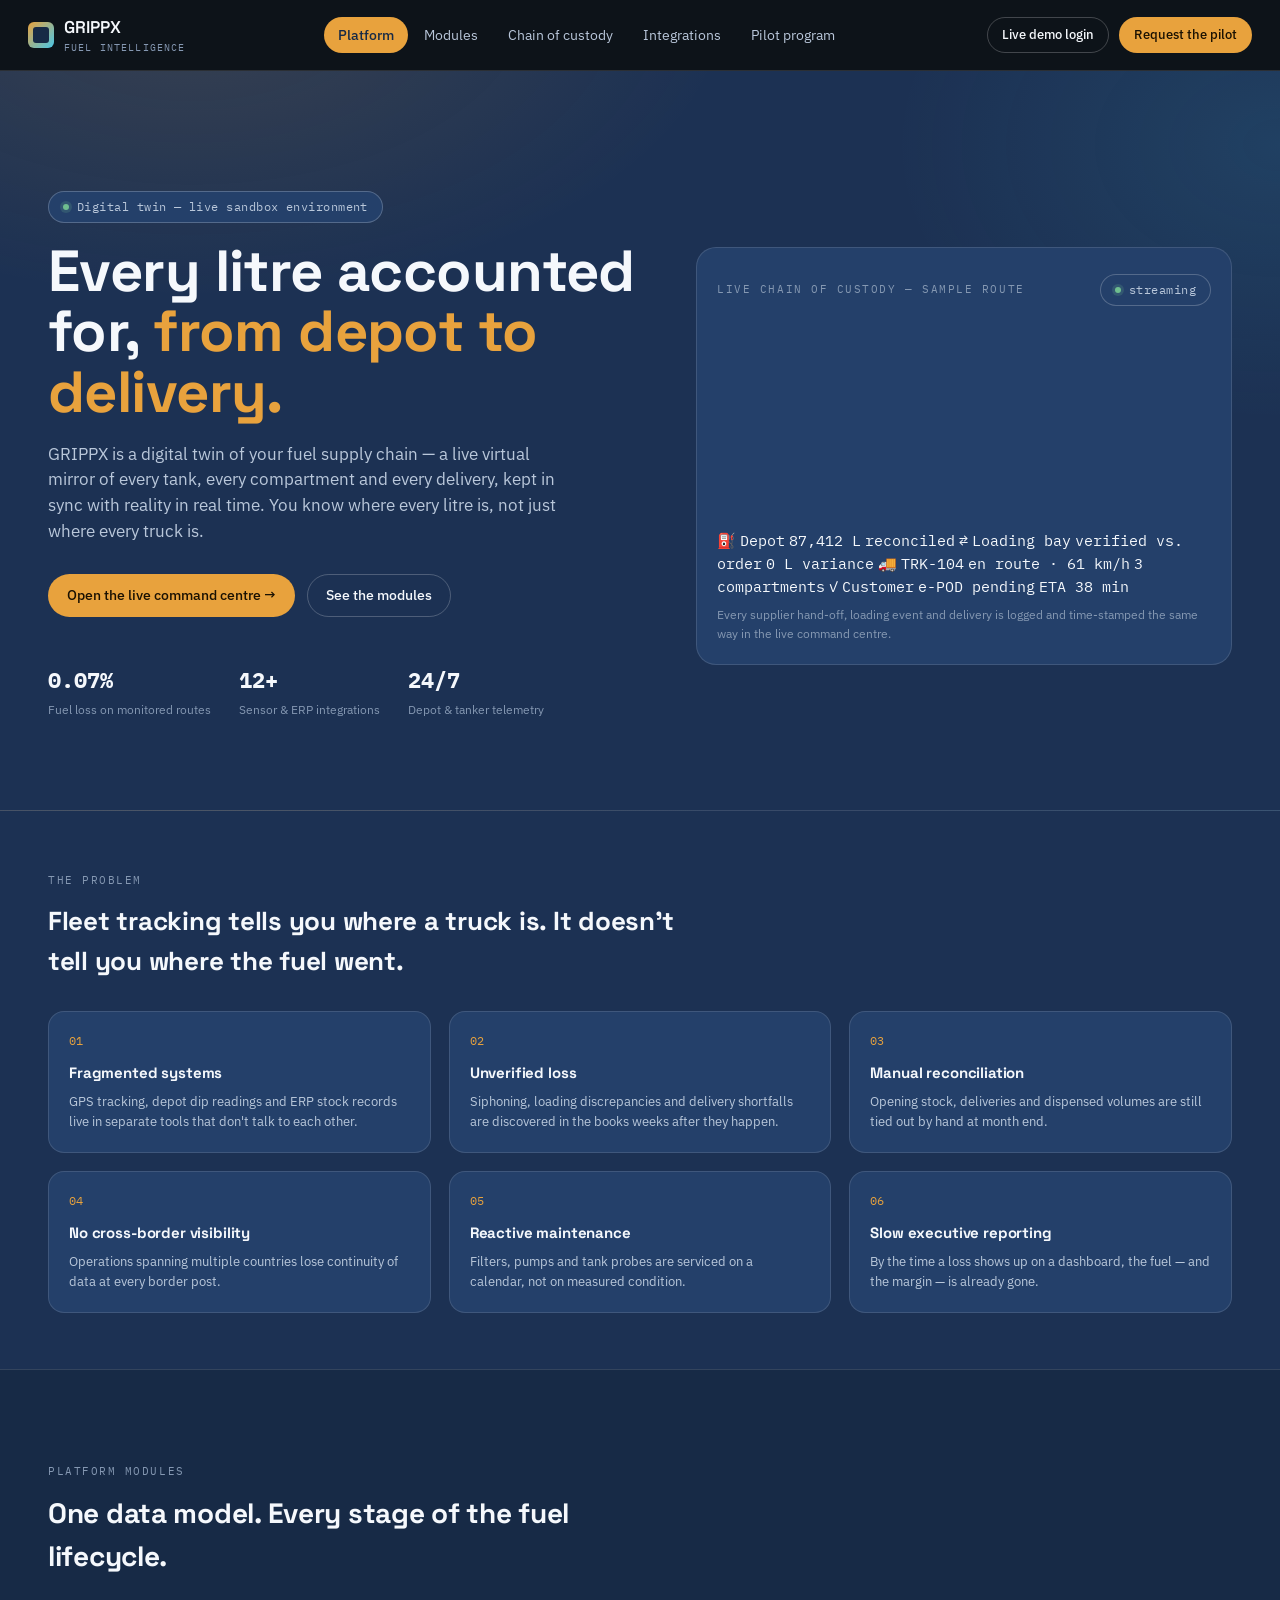
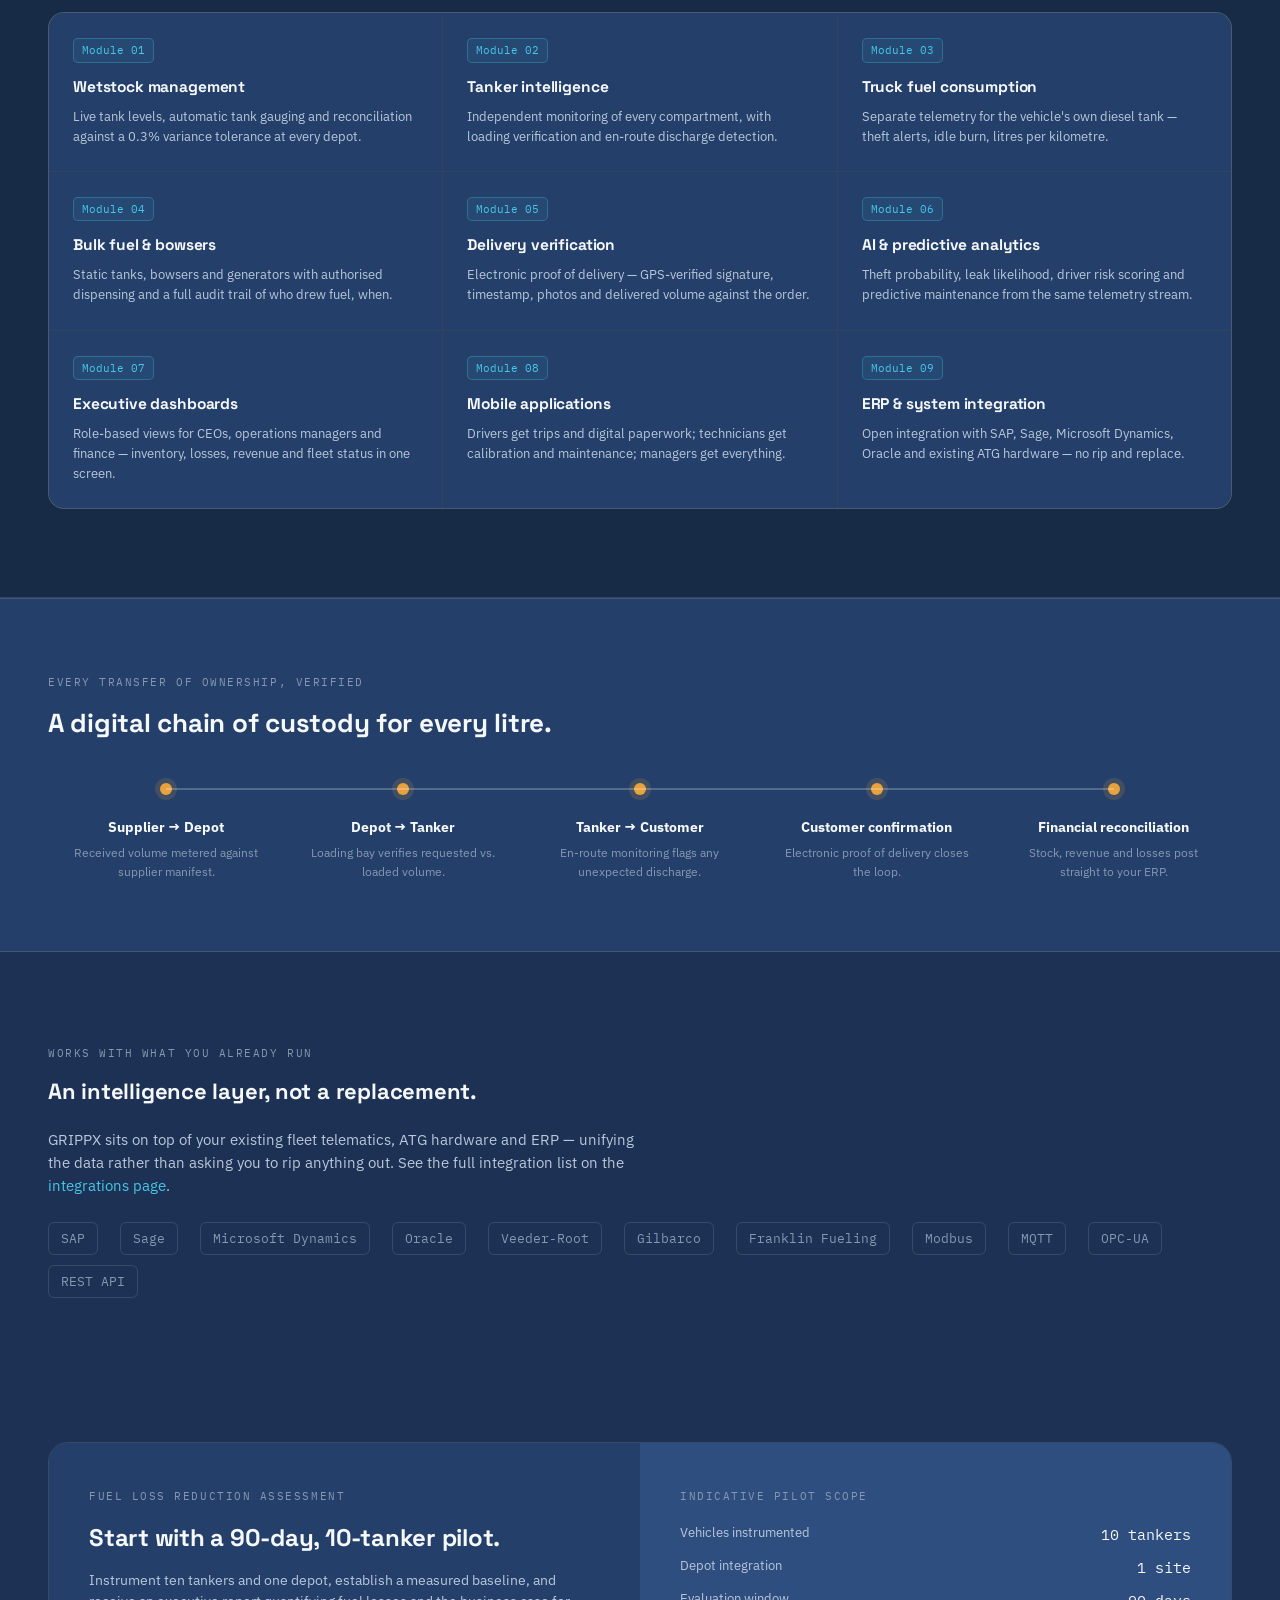
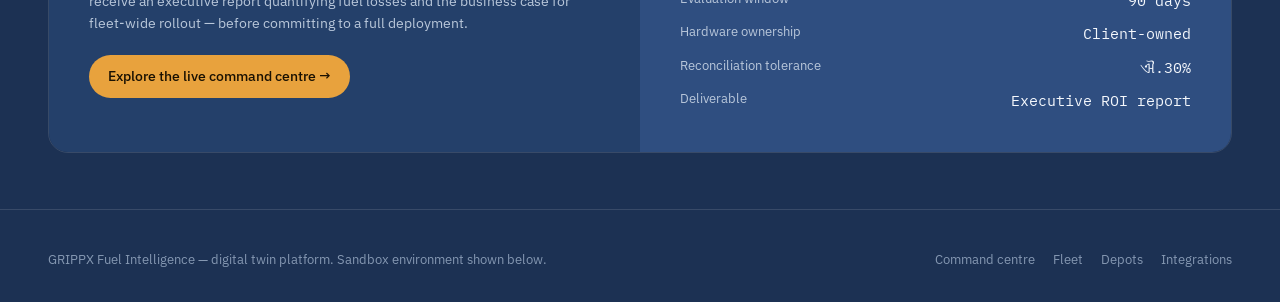
==== grippx-fuel-intelligence-demo/index.html @ c743eb38 "Add files via upload" ====
<!doctype html>
<html lang="en">
<head>
<meta charset="utf-8">
<meta name="viewport" content="width=device-width, initial-scale=1">
<title>GRIPPX Fuel Intelligence — The Digital Twin for Your Fuel Supply Chain</title>
<meta name="description" content="A live digital twin of your fuel supply chain — depot wetstock, tanker compartments and delivery verification, unified in real time.">
<link rel="stylesheet" href="css/styles.css">
<style>
  .hero{
    padding:120px 0 90px;
    background:
      radial-gradient(ellipse 900px 500px at 15% -10%, rgba(232,162,61,0.14), transparent 60%),
      radial-gradient(ellipse 700px 500px at 100% 10%, rgba(72,198,232,0.10), transparent 55%);
    border-bottom:1px solid var(--line);
  }
  .hero-grid{ display:grid; grid-template-columns:1.05fr 0.95fr; gap:56px; align-items:center; }
  @media (max-width:980px){ .hero-grid{ grid-template-columns:1fr; } .hero{ padding:80px 0 60px; } }
  .hero h1{ font-size:clamp(34px,4.6vw,58px); line-height:1.04; margin:18px 0 20px; }
  .hero h1 em{ font-style:normal; color:var(--amber); }
  .hero p.lead{ font-size:16.5px; color:var(--text-dim); max-width:520px; }
  .hero-actions{ display:flex; gap:12px; margin-top:30px; flex-wrap:wrap; }
  .hero-stats{ display:flex; gap:28px; margin-top:46px; flex-wrap:wrap; }
  .hero-stats div strong{ display:block; font-family:var(--font-mono); font-size:22px; color:var(--text); }
  .hero-stats div span{ font-size:11.5px; color:var(--text-faint); }

  /* signature flow diagram */
  .flow-card{ background:var(--panel); border:1px solid var(--line); border-radius:20px; padding:26px 20px 20px; }
  .flow-card .cap{ display:flex; justify-content:space-between; align-items:baseline; margin-bottom:14px; }
  .flow-node text{ font-family:var(--font-mono); }
  .flow-particle{ filter:drop-shadow(0 0 3px var(--amber)); }

  .logos-row{ display:flex; flex-wrap:wrap; gap:10px 22px; align-items:center; }
  .logos-row span{ font-family:var(--font-mono); font-size:12.5px; color:var(--text-faint); border:1px solid var(--line); padding:6px 12px; border-radius:6px; }

  .problem-grid{ display:grid; grid-template-columns:repeat(3,1fr); gap:18px; }
  @media (max-width:880px){ .problem-grid{ grid-template-columns:1fr 1fr; } }
  @media (max-width:600px){ .problem-grid{ grid-template-columns:1fr; } }
  .problem-card{ padding:20px; }
  .problem-card .num{ font-family:var(--font-mono); color:var(--amber); font-size:12px; }
  .problem-card h4{ font-size:15px; margin:10px 0 8px; }
  .problem-card p{ font-size:13px; color:var(--text-dim); }

  .module-list{ display:grid; grid-template-columns:repeat(3,1fr); gap:1px; background:var(--line); border:1px solid var(--line); border-radius:16px; overflow:hidden; }
  @media (max-width:880px){ .module-list{ grid-template-columns:1fr 1fr; } }
  @media (max-width:600px){ .module-list{ grid-template-columns:1fr; } }
  .module{ background:var(--panel); padding:24px; }
  .module .tagchip{ display:inline-block; font-family:var(--font-mono); font-size:10.5px; color:var(--cyan); border:1px solid rgba(72,198,232,0.3); background:rgba(72,198,232,0.07); padding:3px 8px; border-radius:5px; margin-bottom:12px; }
  .module h4{ font-size:15.5px; margin-bottom:8px; }
  .module p{ font-size:13px; color:var(--text-dim); }

  .custody-band{ padding:70px 0; background:var(--panel); border-top:1px solid var(--line); border-bottom:1px solid var(--line); }
  .custody-steps{ display:flex; align-items:stretch; gap:0; margin-top:40px; }
  .custody-step{ flex:1; position:relative; padding:0 18px; text-align:center; }
  .custody-step .dot{ width:12px; height:12px; border-radius:50%; background:var(--amber); margin:0 auto 14px; box-shadow:0 0 0 5px rgba(232,162,61,0.15); }
  .custody-step .line{ position:absolute; top:5px; left:-50%; width:100%; height:2px; background:var(--line-strong); z-index:0; }
  .custody-step:first-child .line{ display:none; }
  .custody-step h5{ font-size:13.5px; margin-bottom:6px; }
  .custody-step p{ font-size:12px; color:var(--text-faint); }
  @media (max-width:780px){ .custody-steps{ flex-direction:column; gap:24px; } .custody-step .line{ display:none; } }

  .cta-band{ padding:90px 0; text-align:center; }
  .cta-band h2{ font-size:clamp(26px,3.4vw,40px); max-width:680px; margin:0 auto 16px; }
  .cta-band p{ color:var(--text-dim); max-width:520px; margin:0 auto 28px; }

  .pilot-card{ display:grid; grid-template-columns:1fr 1fr; gap:0; border:1px solid var(--line); border-radius:20px; overflow:hidden; }
  @media (max-width:820px){ .pilot-card{ grid-template-columns:1fr; } }
  .pilot-copy{ padding:40px; background:var(--panel); }
  .pilot-figures{ padding:40px; background:var(--panel-2); }
  .pilot-figures dl{ display:grid; grid-template-columns:1fr auto; gap:10px 16px; margin:0; }
  .pilot-figures dt{ color:var(--text-dim); font-size:13px; }
  .pilot-figures dd{ margin:0; font-family:var(--font-mono); text-align:right; }
</style>
</head>
<body>

<header class="shell-header">
  <a href="index.html" class="brand"><span class="mark"></span><div>GRIPPX<br><small>FUEL INTELLIGENCE</small></div></a>
  <nav class="nav-links">
    <a href="index.html" data-nav="index.html">Platform</a>
    <a href="#modules">Modules</a>
    <a href="#custody">Chain of custody</a>
    <a href="integrations.html" data-nav="integrations.html">Integrations</a>
    <a href="#pilot">Pilot program</a>
  </nav>
  <div class="nav-cta">
    <button class="menu-toggle" aria-label="Menu">☰</button>
    <a href="dashboard.html" class="btn btn-ghost btn-sm">Live demo login</a>
    <a href="#pilot" class="btn btn-primary btn-sm">Request the pilot</a>
  </div>
</header>

<section class="hero">
  <div class="wrap hero-grid">
    <div>
      <span class="pill"><span class="dot live"></span> Digital twin — live sandbox environment</span>
      <h1>Every litre accounted for, <em>from depot to delivery.</em></h1>
      <p class="lead">GRIPPX is a digital twin of your fuel supply chain — a live virtual mirror of every tank, every compartment and every delivery, kept in sync with reality in real time. You know where every litre is, not just where every truck is.</p>
      <div class="hero-actions">
        <a href="dashboard.html" class="btn btn-primary">Open the live command centre →</a>
        <a href="#modules" class="btn btn-ghost">See the modules</a>
      </div>
      <div class="hero-stats">
        <div><strong>0.07%</strong><span>Fuel loss on monitored routes</span></div>
        <div><strong>12+</strong><span>Sensor &amp; ERP integrations</span></div>
        <div><strong>24/7</strong><span>Depot &amp; tanker telemetry</span></div>
      </div>
    </div>

    <div class="flow-card">
      <div class="cap">
        <span class="eyebrow">Live chain of custody — sample route</span>
        <span class="pill"><span class="dot live"></span> streaming</span>
      </div>
      <svg viewBox="0 0 520 220" width="100%" style="height:auto; display:block;"
        <line x1="60" y1="110" x2="460" y2="110" stroke="var(--line-strong)" stroke-width="2"/>
        <!-- flowing particles -->
        <circle r="3.4" fill="var(--amber)" class="flow-particle"><animateMotion dur="3.2s" repeatCount="indefinite" path="M60,110 L460,110"/></circle>
        <circle r="3.4" fill="var(--amber)" class="flow-particle" opacity="0.7"><animateMotion dur="3.2s" begin="1.05s" repeatCount="indefinite" path="M60,110 L460,110"/></circle>
        <circle r="3.4" fill="var(--amber)" class="flow-particle" opacity="0.45"><animateMotion dur="3.2s" begin="2.1s" repeatCount="indefinite" path="M60,110 L460,110"/></circle>

        <!-- nodes -->
        <g class="flow-node" transform="translate(60,110)">
          <circle r="16" fill="var(--ink)" stroke="var(--cyan)" stroke-width="1.6"/>
          <circle r="16" fill="none" stroke="var(--cyan)" stroke-width="1"><animate attributeName="r" values="16;26;16" dur="2.8s" repeatCount="indefinite"/><animate attributeName="opacity" values="0.5;0;0.5" dur="2.8s" repeatCount="indefinite"/></circle>
          <text x="0" y="4" text-anchor="middle" font-size="10" fill="var(--text)">⛽</text>
          <text x="0" y="-30" text-anchor="middle" font-size="11" fill="var(--text)">Depot</text>
          <text x="0" y="-16" text-anchor="middle" font-size="9" fill="var(--text-faint)">87,412 L</text>
          <text x="0" y="42" text-anchor="middle" font-size="9" fill="var(--sage)">reconciled</text>
        </g>
        <g class="flow-node" transform="translate(193,110)">
          <circle r="16" fill="var(--ink)" stroke="var(--amber)" stroke-width="1.6"/>
          <text x="0" y="4" text-anchor="middle" font-size="10" fill="var(--text)">⇄</text>
          <text x="0" y="-30" text-anchor="middle" font-size="11" fill="var(--text)">Loading bay</text>
          <text x="0" y="-16" text-anchor="middle" font-size="9" fill="var(--text-faint)">verified vs. order</text>
          <text x="0" y="42" text-anchor="middle" font-size="9" fill="var(--sage)">0 L variance</text>
        </g>
        <g class="flow-node" transform="translate(326,110)">
          <circle r="16" fill="var(--ink)" stroke="var(--amber)" stroke-width="1.6"/>
          <text x="0" y="4" text-anchor="middle" font-size="10" fill="var(--text)">🚚</text>
          <text x="0" y="-30" text-anchor="middle" font-size="11" fill="var(--text)">TRK-104</text>
          <text x="0" y="-16" text-anchor="middle" font-size="9" fill="var(--text-faint)">en route · 61 km/h</text>
          <text x="0" y="42" text-anchor="middle" font-size="9" fill="var(--cyan)">3 compartments</text>
        </g>
        <g class="flow-node" transform="translate(460,110)">
          <circle r="16" fill="var(--ink)" stroke="var(--sage)" stroke-width="1.6"/>
          <text x="0" y="4" text-anchor="middle" font-size="10" fill="var(--text)">✓</text>
          <text x="0" y="-30" text-anchor="middle" font-size="11" fill="var(--text)">Customer</text>
          <text x="0" y="-16" text-anchor="middle" font-size="9" fill="var(--text-faint)">e-POD pending</text>
          <text x="0" y="42" text-anchor="middle" font-size="9" fill="var(--text-faint)">ETA 38 min</text>
        </g>
      </svg>
      <div style="margin-top:8px; font-size:12px; color:var(--text-faint);">Every supplier hand-off, loading event and delivery is logged and time-stamped the same way in the live command centre.</div>
    </div>
  </div>
</section>

<section class="section-tight">
  <div class="wrap">
    <span class="eyebrow">The problem</span>
    <h2 style="font-size:26px; margin:10px 0 30px; max-width:640px;">Fleet tracking tells you where a truck is. It doesn't tell you where the fuel went.</h2>
    <div class="problem-grid">
      <div class="card problem-card"><div class="num">01</div><h4>Fragmented systems</h4><p>GPS tracking, depot dip readings and ERP stock records live in separate tools that don't talk to each other.</p></div>
      <div class="card problem-card"><div class="num">02</div><h4>Unverified loss</h4><p>Siphoning, loading discrepancies and delivery shortfalls are discovered in the books weeks after they happen.</p></div>
      <div class="card problem-card"><div class="num">03</div><h4>Manual reconciliation</h4><p>Opening stock, deliveries and dispensed volumes are still tied out by hand at month end.</p></div>
      <div class="card problem-card"><div class="num">04</div><h4>No cross-border visibility</h4><p>Operations spanning multiple countries lose continuity of data at every border post.</p></div>
      <div class="card problem-card"><div class="num">05</div><h4>Reactive maintenance</h4><p>Filters, pumps and tank probes are serviced on a calendar, not on measured condition.</p></div>
      <div class="card problem-card"><div class="num">06</div><h4>Slow executive reporting</h4><p>By the time a loss shows up on a dashboard, the fuel — and the margin — is already gone.</p></div>
    </div>
  </div>
</section>

<section class="section" id="modules" style="background:var(--ink); border-top:1px solid var(--line); border-bottom:1px solid var(--line);">
  <div class="wrap">
    <span class="eyebrow">Platform modules</span>
    <h2 style="font-size:28px; margin:10px 0 34px; max-width:640px;">One data model. Every stage of the fuel lifecycle.</h2>
    <div class="module-list">
      <div class="module"><span class="tagchip">Module 01</span><h4>Wetstock management</h4><p>Live tank levels, automatic tank gauging and reconciliation against a 0.3% variance tolerance at every depot.</p></div>
      <div class="module"><span class="tagchip">Module 02</span><h4>Tanker intelligence</h4><p>Independent monitoring of every compartment, with loading verification and en-route discharge detection.</p></div>
      <div class="module"><span class="tagchip">Module 03</span><h4>Truck fuel consumption</h4><p>Separate telemetry for the vehicle's own diesel tank — theft alerts, idle burn, litres per kilometre.</p></div>
      <div class="module"><span class="tagchip">Module 04</span><h4>Bulk fuel &amp; bowsers</h4><p>Static tanks, bowsers and generators with authorised dispensing and a full audit trail of who drew fuel, when.</p></div>
      <div class="module"><span class="tagchip">Module 05</span><h4>Delivery verification</h4><p>Electronic proof of delivery — GPS-verified signature, timestamp, photos and delivered volume against the order.</p></div>
      <div class="module"><span class="tagchip">Module 06</span><h4>AI &amp; predictive analytics</h4><p>Theft probability, leak likelihood, driver risk scoring and predictive maintenance from the same telemetry stream.</p></div>
      <div class="module"><span class="tagchip">Module 07</span><h4>Executive dashboards</h4><p>Role-based views for CEOs, operations managers and finance — inventory, losses, revenue and fleet status in one screen.</p></div>
      <div class="module"><span class="tagchip">Module 08</span><h4>Mobile applications</h4><p>Drivers get trips and digital paperwork; technicians get calibration and maintenance; managers get everything.</p></div>
      <div class="module"><span class="tagchip">Module 09</span><h4>ERP &amp; system integration</h4><p>Open integration with SAP, Sage, Microsoft Dynamics, Oracle and existing ATG hardware — no rip and replace.</p></div>
    </div>
  </div>
</section>

<section class="custody-band" id="custody">
  <div class="wrap">
    <span class="eyebrow">Every transfer of ownership, verified</span>
    <h2 style="font-size:26px; margin:10px 0 0; max-width:600px;">A digital chain of custody for every litre.</h2>
    <div class="custody-steps">
      <div class="custody-step"><div class="line"></div><div class="dot"></div><h5>Supplier → Depot</h5><p>Received volume metered against supplier manifest.</p></div>
      <div class="custody-step"><div class="line"></div><div class="dot"></div><h5>Depot → Tanker</h5><p>Loading bay verifies requested vs. loaded volume.</p></div>
      <div class="custody-step"><div class="line"></div><div class="dot"></div><h5>Tanker → Customer</h5><p>En-route monitoring flags any unexpected discharge.</p></div>
      <div class="custody-step"><div class="line"></div><div class="dot"></div><h5>Customer confirmation</h5><p>Electronic proof of delivery closes the loop.</p></div>
      <div class="custody-step"><div class="line"></div><div class="dot"></div><h5>Financial reconciliation</h5><p>Stock, revenue and losses post straight to your ERP.</p></div>
    </div>
  </div>
</section>

<section class="section">
  <div class="wrap">
    <span class="eyebrow">Works with what you already run</span>
    <h2 style="font-size:22px; margin:10px 0 20px;">An intelligence layer, not a replacement.</h2>
    <p style="color:var(--text-dim); max-width:600px; margin-bottom:24px;">GRIPPX sits on top of your existing fleet telematics, ATG hardware and ERP — unifying the data rather than asking you to rip anything out. See the full integration list on the <a href="integrations.html" style="color:var(--cyan);">integrations page</a>.</p>
    <div class="logos-row">
      <span>SAP</span><span>Sage</span><span>Microsoft Dynamics</span><span>Oracle</span>
      <span>Veeder-Root</span><span>Gilbarco</span><span>Franklin Fueling</span>
      <span>Modbus</span><span>MQTT</span><span>OPC-UA</span><span>REST API</span>
    </div>
  </div>
</section>

<section class="section-tight" id="pilot">
  <div class="wrap">
    <div class="pilot-card">
      <div class="pilot-copy">
        <span class="eyebrow">Fuel loss reduction assessment</span>
        <h3 style="font-size:24px; margin:12px 0 14px;">Start with a 90-day, 10-tanker pilot.</h3>
        <p style="color:var(--text-dim); font-size:14px; margin-bottom:20px;">Instrument ten tankers and one depot, establish a measured baseline, and receive an executive report quantifying fuel losses and the business case for fleet-wide rollout — before committing to a full deployment.</p>
        <a href="dashboard.html" class="btn btn-primary">Explore the live command centre →</a>
      </div>
      <div class="pilot-figures">
        <span class="eyebrow">Indicative pilot scope</span>
        <dl style="margin-top:16px;">
          <dt>Vehicles instrumented</dt><dd>10 tankers</dd>
          <dt>Depot integration</dt><dd>1 site</dd>
          <dt>Evaluation window</dt><dd>90 days</dd>
          <dt>Hardware ownership</dt><dd>Client-owned</dd>
          <dt>Reconciliation tolerance</dt><dd>ଐ.30%</dd>
          <dt>Deliverable</dt><dd>Executive ROI report</dd>
        </dl>
      </div>
    </div>
  </div>
</section>

<footer class="site-footer">
  <div class="wrap">
    <span>GRIPPX Fuel Intelligence — digital twin platform. Sandbox environment shown below.</span>
    <nav>
      <a href="dashboard.html">Command centre</a>
      <a href="fleet.html">Fleet</a>
      <a href="depot.html">Depots</a>
      <a href="integrations.html">Integrations</a>
    </nav>
  </div>
</footer>

<script src="js/data.js"></script>
<script src="js/app.js"></script>
</body>
</html>
---- grippx-fuel-intelligence-demo/css/styles.css ----
/* =================================================================
   GRIPPX FUEL INTELLIGENCE — design system
   Standalone visual identity (independent of grippx.co retail brand)

   Direction: an instrumentation console for liquid fuel. The palette
   comes from the physical world being measured — graphite chassis,
   diesel-amber readouts, gauge-glass cyan — rather than a generic
   SaaS gradient. Numbers are set in mono because they are
   measurements, not decoration.
   ================================================================= */

@import url('https://fonts.googleapis.com/css2?family=Space+Grotesk:wght@400;500;600;700&family=IBM+Plex+Sans:wght@400;500;600&family=IBM+Plex+Mono:wght@400;500;600&display=swap');

:root{
  /* -- surfaces: mid-tone blueprint navy --
     Lighter than a typical "dark mode" black so it reads as an
     engineering blueprint / schematic surface rather than an OLED
     app shell — while still being a "dark UI" for the console. */
  --ink:        #172A46;
  --ink-2:      #1C3153;
  --panel:      #24406A;
  --panel-2:    #2F4E80;
  --panel-3:    #3B5D92;
  --line:       rgba(255,255,255,0.12);
  --line-strong:rgba(255,255,255,0.22);

  /* -- text -- */
  --text:       #F5F8FC;
  --text-dim:   #B9C7DA;
  --text-faint: #8598B2;

  /* -- signal colors (measured, not decorative) -- */
  --amber:      #E8A23D;   /* diesel / primary readout — the one warm note */
  --amber-dim:  #8A6528;
  --cyan:       #48C6E8;   /* telemetry / the "twin" glow */
  --cyan-dim:   #2C6E7C;
  --sage:       #6FBE8F;   /* nominal / ok */
  --red:        #E5555B;   /* critical alarm */
  --red-dim:    #4A2225;
  --violet:     #9C8CF0;   /* AI / predictive */

  --radius-sm: 6px;
  --radius: 10px;
  --radius-lg: 16px;

  --font-display: 'Space Grotesk', sans-serif;
  --font-body: 'IBM Plex Sans', sans-serif;
  --font-mono: 'IBM Plex Mono', monospace;
}

*,*::before,*::after{ box-sizing:border-box; }
html{ scroll-behavior:smooth; }
body{
  margin:0;
  background:var(--ink-2);
  color:var(--text);
  font-family:var(--font-body);
  font-size:15px;
  line-height:1.55;
  -webkit-font-smoothing:antialiased;
}
img{ max-width:100%; display:block; }
a{ color:inherit; text-decoration:none; }
h1,h2,h3,h4{ font-family:var(--font-display); margin:0; letter-spacing:-0.01em; }
p{ margin:0; }
button{ font-family:inherit; }
::selection{ background:var(--amber); color:var(--ink); }

@media (prefers-reduced-motion: reduce){
  *{ animation-duration:0.001ms !important; animation-iteration-count:1 !important; transition-duration:0.001ms !important; }
}

/* focus visibility */
a:focus-visible, button:focus-visible, [tabindex]:focus-visible{
  outline:2px solid var(--cyan);
  outline-offset:2px;
}

.mono{ font-family:var(--font-mono); }
.eyebrow{
  font-family:var(--font-mono);
  font-size:11px;
  letter-spacing:0.14em;
  text-transform:uppercase;
  color:var(--text-faint);
}

/* -------------------- shell / nav -------------------- */
.shell-header{
  position:sticky; top:0; z-index:50;
  display:flex; align-items:center; justify-content:space-between;
  gap:24px;
  padding:14px 28px;
  background:rgba(12,15,18,0.88);
  backdrop-filter:blur(10px);
  border-bottom:1px solid var(--line);
}
.brand{
  display:flex; align-items:center; gap:10px;
  font-family:var(--font-display); font-weight:600; font-size:17px;
  color:var(--text);
}
.brand .mark{
  width:26px; height:26px; border-radius:6px;
  background:linear-gradient(135deg, var(--amber), var(--cyan));
  position:relative; flex:none;
}
.brand .mark::after{
  content:''; position:absolute; inset:5px;
  border-radius:3px; background:var(--ink);
}
.brand small{
  display:block; font-family:var(--font-mono); font-weight:400;
  font-size:9.5px; letter-spacing:0.12em; color:var(--text-faint); margin-top:1px;
}

.nav-links{ display:flex; align-items:center; gap:2px; }
.nav-links a{
  padding:8px 14px; border-radius:999px; font-size:13.5px; color:var(--text-dim);
  transition:color .15s, background .15s;
}
.nav-links a:hover{ color:var(--text); background:var(--panel); }
.nav-links a.active{ color:var(--ink); background:var(--amber); font-weight:500; }

.nav-cta{
  display:flex; align-items:center; gap:10px;
}
.btn{
  display:inline-flex; align-items:center; gap:8px;
  padding:10px 18px; border-radius:999px;
  font-size:13.5px; font-weight:500; border:1px solid transparent;
  cursor:pointer; transition:transform .15s, filter .15s, background .15s;
  white-space:nowrap;
}
.btn:hover{ filter:brightness(1.08); }
.btn:active{ transform:scale(0.98); }
.btn-primary{ background:var(--amber); color:#1A1102; }
.btn-ghost{ background:transparent; border-color:var(--line-strong); color:var(--text); }
.btn-ghost:hover{ background:var(--panel); }
.btn-sm{ padding:7px 14px; font-size:12.5px; }

.menu-toggle{ display:none; background:none; border:1px solid var(--line-strong); color:var(--text); border-radius:8px; padding:8px 10px; }

@media (max-width: 880px){
  .nav-links{ display:none; }
  .menu-toggle{ display:inline-flex; }
}

/* -------------------- generic layout -------------------- */
.wrap{ max-width:1240px; margin:0 auto; padding:0 28px; }
.section{ padding:88px 0; }
.section-tight{ padding:56px 0; }
.grid{ display:grid; gap:20px; }

.pill{
  display:inline-flex; align-items:center; gap:8px;
  padding:6px 14px; border-radius:999px;
  border:1px solid var(--line-strong);
  font-family:var(--font-mono); font-size:11.5px; letter-spacing:0.04em;
  color:var(--text-dim); background:var(--panel);
}
.pill .dot{ width:6px; height:6px; border-radius:50%; background:var(--sage); box-shadow:0 0 0 3px rgba(111,190,143,0.18); }
.pill .dot.live{ animation:pulse-dot 2s infinite; }
@keyframes pulse-dot{ 0%,100%{ opacity:1 } 50%{ opacity:.35 } }

.card{
  background:var(--panel);
  border:1px solid var(--line);
  border-radius:var(--radius-lg);
  padding:22px;
}

footer.site-footer{
  border-top:1px solid var(--line);
  padding:40px 0 32px;
  color:var(--text-faint); font-size:13px;
}
footer.site-footer .wrap{ display:flex; justify-content:space-between; align-items:center; gap:16px; flex-wrap:wrap; }
footer.site-footer nav{ display:flex; gap:18px; flex-wrap:wrap; }
footer.site-footer a:hover{ color:var(--text-dim); }

/* -------------------- app shell (dashboard pages) -------------------- */
.app-body{ background:var(--ink-2); min-height:100vh; }
.app-frame{ display:flex; min-height:100vh; }

.app-sidebar{
  width:220px; flex:none;
  background:var(--ink);
  border-right:1px solid var(--line);
  padding:18px 12px;
  position:sticky; top:0; height:100vh;
  display:flex; flex-direction:column; gap:4px;
}
.app-sidebar .brand{ padding:6px 10px 18px; }
.side-link{
  display:flex; align-items:center; gap:10px;
  padding:9px 12px; border-radius:8px; font-size:13.5px;
  color:var(--text-dim);
}
.side-link svg{ width:16px; height:16px; flex:none; opacity:.8; }
.side-link:hover{ background:var(--panel); color:var(--text); }
.side-link.active{ background:var(--panel-2); color:var(--amber); border:1px solid var(--line); }
.side-group-label{
  font-family:var(--font-mono); font-size:10px; letter-spacing:0.12em; text-transform:uppercase;
  color:var(--text-faint); padding:16px 12px 6px;
}
.sidebar-foot{
  margin-top:auto; padding:12px; border-top:1px solid var(--line);
  font-size:12px; color:var(--text-faint); font-family:var(--font-mono);
}

.app-main{ flex:1; min-width:0; }
.topbar{
  display:flex; align-items:center; justify-content:space-between; gap:16px;
  padding:16px 26px; border-bottom:1px solid var(--line);
  background:rgba(16,20,26,0.9); backdrop-filter:blur(8px);
  position:sticky; top:0; z-index:20;
}
.topbar h1{ font-size:19px; }
.topbar .sub{ color:var(--text-faint); font-size:12.5px; font-family:var(--font-mono); margin-top:2px; }
.topbar-right{ display:flex; align-items:center; gap:14px; }
.clock{ font-family:var(--font-mono); font-size:12.5px; color:var(--text-dim); }

.app-content{ padding:24px 26px 60px; }

/* KPI strip */
.kpi-grid{ display:grid; grid-template-columns:repeat(auto-fit,minmax(180px,1fr)); gap:14px; }
.kpi{
  background:var(--panel); border:1px solid var(--line); border-radius:var(--radius);
  padding:16px 18px;
}
.kpi .eyebrow{ margin-bottom:8px; }
.kpi .val{ font-family:var(--font-mono); font-size:26px; font-weight:600; letter-spacing:-0.01em; }
.kpi .val .unit{ font-size:13px; color:var(--text-faint); font-weight:400; margin-left:4px; }
.kpi .delta{ font-size:12px; margin-top:6px; display:flex; align-items:center; gap:5px; }
.kpi .delta.up{ color:var(--sage); }
.kpi .delta.down{ color:var(--red); }
.kpi .delta.flat{ color:var(--text-faint); }

.panel-title{ display:flex; align-items:center; justify-content:space-between; margin-bottom:16px; gap:10px; flex-wrap:wrap; }
.panel-title h3{ font-size:15px; }
.panel-title .eyebrow{ margin-top:3px; }

.tag{
  font-family:var(--font-mono); font-size:10.5px; letter-spacing:0.04em;
  padding:3px 8px; border-radius:5px; border:1px solid var(--line-strong);
  color:var(--text-dim);
}
.tag.ok{ color:var(--sage); border-color:rgba(111,190,143,0.35); background:rgba(111,190,143,0.08); }
.tag.warn{ color:var(--amber); border-color:rgba(232,162,61,0.35); background:rgba(232,162,61,0.08); }
.tag.crit{ color:var(--red); border-color:rgba(229,85,91,0.4); background:rgba(229,85,91,0.1); }
.tag.info{ color:var(--cyan); border-color:rgba(72,198,232,0.35); background:rgba(72,198,232,0.08); }

/* scrollbars in panels */
.scroll-panel{ max-height:420px; overflow-y:auto; }
.scroll-panel::-webkit-scrollbar{ width:8px; }
.scroll-panel::-webkit-scrollbar-thumb{ background:var(--panel-3); border-radius:8px; }

/* alerts list */
.alert-row{
  display:flex; gap:12px; align-items:flex-start;
  padding:12px 0; border-bottom:1px solid var(--line);
}
.alert-row:last-child{ border-bottom:none; }
.alert-icon{
  width:30px; height:30px; border-radius:8px; flex:none;
  display:flex; align-items:center; justify-content:center;
  font-family:var(--font-mono); font-size:13px;
}
.alert-icon.crit{ background:rgba(229,85,91,0.14); color:var(--red); }
.alert-icon.warn{ background:rgba(232,162,61,0.14); color:var(--amber); }
.alert-icon.info{ background:rgba(72,198,232,0.14); color:var(--cyan); }
.alert-row .body{ flex:1; min-width:0; }
.alert-row .head{ display:flex; justify-content:space-between; gap:10px; align-items:baseline; }
.alert-row .head strong{ font-size:13.5px; font-weight:500; }
.alert-row .time{ font-family:var(--font-mono); font-size:11px; color:var(--text-faint); white-space:nowrap; }
.alert-row .desc{ color:var(--text-dim); font-size:12.5px; margin-top:2px; }

/* tank gauge */
.tank{
  display:flex; flex-direction:column; align-items:center; gap:10px;
}
.tank-body{
  width:64px; height:120px; border-radius:8px;
  border:2px solid var(--line-strong); position:relative; overflow:hidden;
  background:var(--ink);
}
.tank-fill{
  position:absolute; left:0; right:0; bottom:0;
  background:linear-gradient(180deg, var(--amber), var(--amber-dim));
  transition:height 1.2s ease;
}
.tank-fill::before{
  content:''; position:absolute; top:-4px; left:0; right:0; height:8px;
  background:inherit; filter:brightness(1.3);
  clip-path:polygon(0 60%,10% 40%,20% 60%,30% 40%,40% 60%,50% 40%,60% 60%,70% 40%,80% 60%,90% 40%,100% 60%,100% 100%,0 100%);
}
.tank .pct{ font-family:var(--font-mono); font-weight:600; font-size:15px; }
.tank .label{ font-size:11.5px; color:var(--text-dim); text-align:center; }
.tank .meta{ font-family:var(--font-mono); font-size:10px; color:var(--text-faint); text-align:center; }

/* table */
table.data-table{ width:100%; border-collapse:collapse; font-size:13px; }
.data-table th{
  text-align:left; font-family:var(--font-mono); font-weight:500; font-size:10.5px;
  letter-spacing:0.06em; text-transform:uppercase; color:var(--text-faint);
  padding:0 12px 10px; border-bottom:1px solid var(--line);
}
.data-table td{ padding:12px; border-bottom:1px solid var(--line); vertical-align:middle; }
.data-table tr:last-child td{ border-bottom:none; }
.data-table tr.clickable{ cursor:pointer; transition:background .12s; }
.data-table tr.clickable:hover{ background:var(--panel-2); }

.progress{ height:6px; border-radius:4px; background:var(--panel-3); overflow:hidden; }
.progress > span{ display:block; height:100%; background:var(--cyan); border-radius:4px; }

.badge-driver{
  display:inline-flex; align-items:center; gap:8px; font-size:12.5px;
}
.avatar{
  width:24px; height:24px; border-radius:50%; flex:none;
  background:var(--panel-3); display:flex; align-items:center; justify-content:center;
  font-family:var(--font-mono); font-size:10px; color:var(--text-dim);
}

/* -------------------- role switcher -------------------- */
.role-switcher{
  display:flex; align-items:center; gap:2px;
  background:var(--panel); border:1px solid var(--line-strong);
  border-radius:999px; padding:3px;
}
.role-btn{
  border:none; background:transparent; color:var(--text-dim);
  font-size:12px; font-family:var(--font-mono); padding:6px 12px; border-radius:999px;
  cursor:pointer; transition:background .15s, color .15s;
  white-space:nowrap;
}
.role-btn:hover{ color:var(--text); }
.role-btn.active{ background:var(--amber); color:#1A1102; font-weight:600; }
.role-note{
  font-size:11px; color:var(--text-faint); margin-top:6px; text-align:right;
}

/* -------------------- locked / gated content -------------------- */
.locked-block{
  position:relative; overflow:hidden;
  min-height:120px;
}
.locked-block > *:not(.lock-overlay){ filter:blur(3px); opacity:0.35; pointer-events:none; user-select:none; }
.lock-overlay{
  position:absolute; inset:0; z-index:5;
  display:flex; flex-direction:column; align-items:center; justify-content:center; gap:8px;
  text-align:center; padding:16px;
}
.lock-overlay .lock-icon{
  width:34px; height:34px; border-radius:10px;
  background:var(--panel-3); border:1px solid var(--line-strong);
  display:flex; align-items:center; justify-content:center; font-size:15px; color:var(--text-dim);
}
.lock-overlay strong{ font-size:12.5px; color:var(--text); }
.lock-overlay span{ font-size:11.5px; color:var(--text-faint); font-family:var(--font-mono); }

.locked-action{
  opacity:0.45; cursor:not-allowed !important; pointer-events:none;
}
.action-lock-note{
  font-size:10.5px; color:var(--text-faint); font-family:var(--font-mono);
  display:flex; align-items:center; gap:5px; margin-top:4px;
}

.page-gate{ position:relative; }
.page-gate-overlay{
  position:absolute; inset:0; z-index:30;
  background:rgba(28,49,83,0.88); backdrop-filter:blur(6px);
  display:flex; align-items:center; justify-content:center;
}
.page-gate-card{
  text-align:center; max-width:360px; padding:36px 30px;
  background:var(--panel); border:1px solid var(--line-strong); border-radius:var(--radius-lg);
}
.page-gate-card .lock-icon{
  width:44px; height:44px; border-radius:12px; margin:0 auto 16px;
  background:var(--panel-3); border:1px solid var(--line-strong);
  display:flex; align-items:center; justify-content:center; font-size:19px; color:var(--amber);
}
.page-gate-card h3{ font-size:16px; margin-bottom:8px; }
.page-gate-card p{ font-size:12.5px; color:var(--text-dim); margin-bottom:18px; }

/* -------------------- clickable drill-down cards -------------------- */
.kpi-link, .card-link{
  cursor:pointer; transition:transform .15s, border-color .15s, background .15s;
  position:relative;
}
.kpi-link:hover, .card-link:hover{
  border-color:var(--line-strong); background:var(--panel-2); transform:translateY(-1px);
}
.kpi-link::after{
  content:'\2197'; position:absolute; top:14px; right:14px;
  font-size:12px; color:var(--text-faint); opacity:0; transition:opacity .15s;
}
.kpi-link:hover::after{ opacity:1; color:var(--cyan); }
.card-link .drill-chip{
  font-family:var(--font-mono); font-size:10.5px; color:var(--text-faint);
  display:inline-flex; align-items:center; gap:4px; margin-top:2px;
}
.card-link:hover .drill-chip{ color:var(--cyan); }

.pump-btn{
  display:flex; justify-content:space-between; align-items:center;
  padding:14px; border-radius:var(--radius); background:var(--panel); border:1px solid var(--line);
  cursor:pointer; transition:background .15s, border-color .15s; width:100%; text-align:left;
}
.pump-btn:hover:not(.locked-action){ background:var(--panel-2); border-color:var(--line-strong); }

.alert-ack-btn{
  font-family:var(--font-mono); font-size:10.5px; color:var(--text-dim);
  border:1px solid var(--line-strong); background:transparent; border-radius:6px;
  padding:4px 9px; cursor:pointer; flex:none; margin-left:8px; transition:background .15s, color .15s;
}
.alert-ack-btn:hover:not(.locked-action){ background:var(--panel-3); color:var(--text); }
@media (max-width: 980px){
  .app-sidebar{ display:none; }
  .app-content{ padding:18px; }
}
@media (max-width: 640px){
  .section{ padding:56px 0; }
  .wrap{ padding:0 18px; }
}
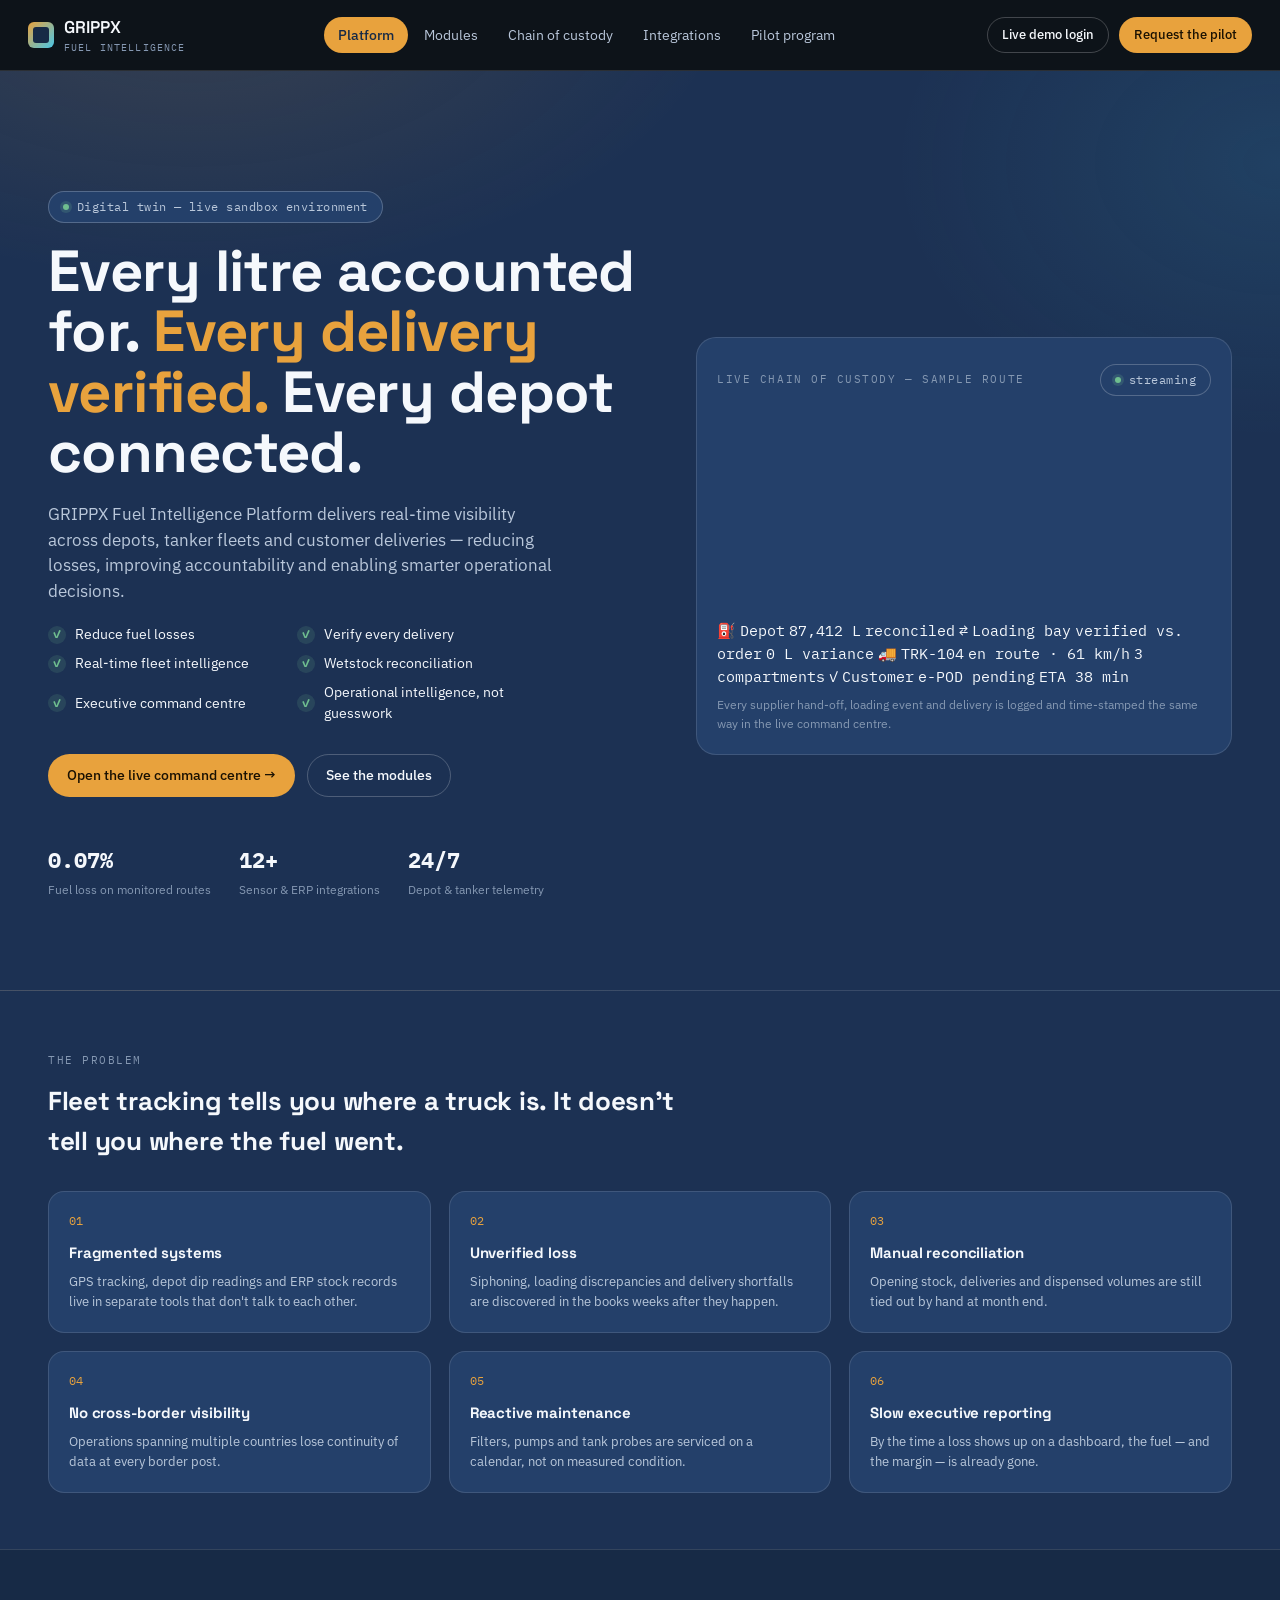
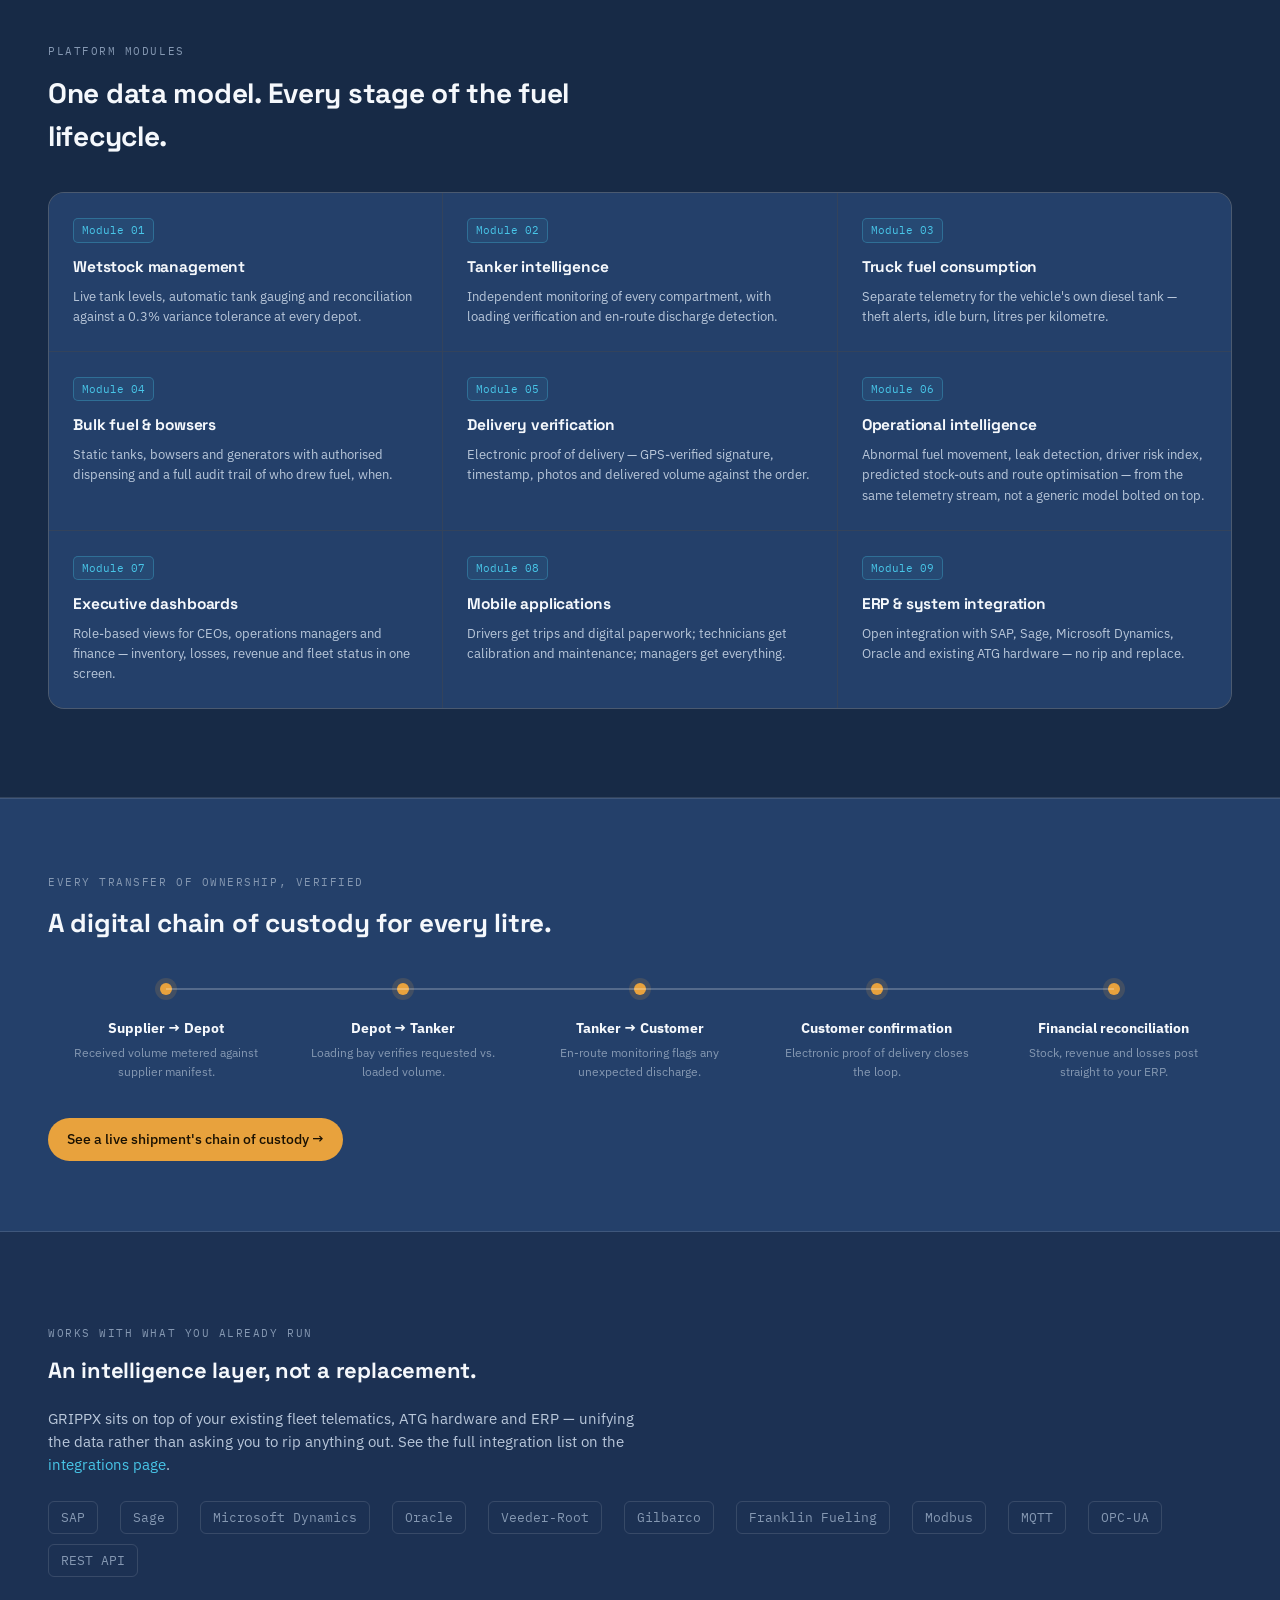
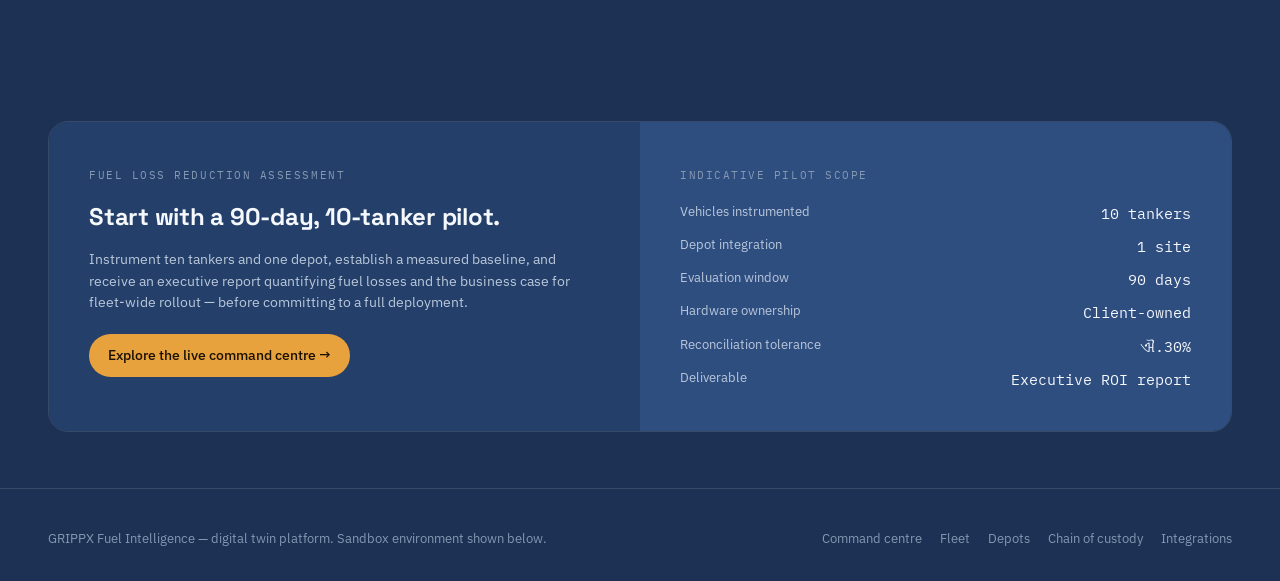
==== commit 249b1bea: "Add files via upload" ====
--- a/grippx-fuel-intelligence-demo/index.html
+++ b/grippx-fuel-intelligence-demo/index.html
@@ -19,6 +19,16 @@
   .hero h1{ font-size:clamp(34px,4.6vw,58px); line-height:1.04; margin:18px 0 20px; }
   .hero h1 em{ font-style:normal; color:var(--amber); }
   .hero p.lead{ font-size:16.5px; color:var(--text-dim); max-width:520px; }
+  .outcome-list{
+    list-style:none; margin:20px 0 0; padding:0; max-width:480px;
+    display:grid; grid-template-columns:1fr 1fr; gap:8px 18px;
+  }
+  .outcome-list li{ display:flex; align-items:center; gap:9px; font-size:13.5px; color:var(--text); }
+  .outcome-list .check{
+    width:18px; height:18px; border-radius:50%; flex:none;
+    background:rgba(111,190,143,0.15); color:var(--sage);
+    display:flex; align-items:center; justify-content:center; font-size:11px; font-weight:700;
+  }
   .hero-actions{ display:flex; gap:12px; margin-top:30px; flex-wrap:wrap; }
   .hero-stats{ display:flex; gap:28px; margin-top:46px; flex-wrap:wrap; }
   .hero-stats div strong{ display:block; font-family:var(--font-mono); font-size:22px; color:var(--text); }
@@ -79,7 +89,7 @@
   <nav class="nav-links">
     <a href="index.html" data-nav="index.html">Platform</a>
     <a href="#modules">Modules</a>
-    <a href="#custody">Chain of custody</a>
+    <a href="custody.html">Chain of custody</a>
     <a href="integrations.html" data-nav="integrations.html">Integrations</a>
     <a href="#pilot">Pilot program</a>
   </nav>
@@ -94,8 +104,16 @@
   <div class="wrap hero-grid">
     <div>
       <span class="pill"><span class="dot live"></span> Digital twin — live sandbox environment</span>
-      <h1>Every litre accounted for, <em>from depot to delivery.</em></h1>
-      <p class="lead">GRIPPX is a digital twin of your fuel supply chain — a live virtual mirror of every tank, every compartment and every delivery, kept in sync with reality in real time. You know where every litre is, not just where every truck is.</p>
+      <h1>Every litre accounted for. <em>Every delivery verified.</em> Every depot connected.</h1>
+      <p class="lead">GRIPPX Fuel Intelligence Platform delivers real-time visibility across depots, tanker fleets and customer deliveries — reducing losses, improving accountability and enabling smarter operational decisions.</p>
+      <ul class="outcome-list">
+        <li><span class="check">✓</span> Reduce fuel losses</li>
+        <li><span class="check">✓</span> Verify every delivery</li>
+        <li><span class="check">✓</span> Real-time fleet intelligence</li>
+        <li><span class="check">✓</span> Wetstock reconciliation</li>
+        <li><span class="check">✓</span> Executive command centre</li>
+        <li><span class="check">✓</span> Operational intelligence, not guesswork</li>
+      </ul>
       <div class="hero-actions">
         <a href="dashboard.html" class="btn btn-primary">Open the live command centre →</a>
         <a href="#modules" class="btn btn-ghost">See the modules</a>
@@ -180,7 +198,7 @@
       <div class="module"><span class="tagchip">Module 03</span><h4>Truck fuel consumption</h4><p>Separate telemetry for the vehicle's own diesel tank — theft alerts, idle burn, litres per kilometre.</p></div>
       <div class="module"><span class="tagchip">Module 04</span><h4>Bulk fuel &amp; bowsers</h4><p>Static tanks, bowsers and generators with authorised dispensing and a full audit trail of who drew fuel, when.</p></div>
       <div class="module"><span class="tagchip">Module 05</span><h4>Delivery verification</h4><p>Electronic proof of delivery — GPS-verified signature, timestamp, photos and delivered volume against the order.</p></div>
-      <div class="module"><span class="tagchip">Module 06</span><h4>AI &amp; predictive analytics</h4><p>Theft probability, leak likelihood, driver risk scoring and predictive maintenance from the same telemetry stream.</p></div>
+      <div class="module"><span class="tagchip">Module 06</span><h4>Operational intelligence</h4><p>Abnormal fuel movement, leak detection, driver risk index, predicted stock-outs and route optimisation — from the same telemetry stream, not a generic model bolted on top.</p></div>
       <div class="module"><span class="tagchip">Module 07</span><h4>Executive dashboards</h4><p>Role-based views for CEOs, operations managers and finance — inventory, losses, revenue and fleet status in one screen.</p></div>
       <div class="module"><span class="tagchip">Module 08</span><h4>Mobile applications</h4><p>Drivers get trips and digital paperwork; technicians get calibration and maintenance; managers get everything.</p></div>
       <div class="module"><span class="tagchip">Module 09</span><h4>ERP &amp; system integration</h4><p>Open integration with SAP, Sage, Microsoft Dynamics, Oracle and existing ATG hardware — no rip and replace.</p></div>
@@ -198,6 +216,9 @@
       <div class="custody-step"><div class="line"></div><div class="dot"></div><h5>Tanker → Customer</h5><p>En-route monitoring flags any unexpected discharge.</p></div>
       <div class="custody-step"><div class="line"></div><div class="dot"></div><h5>Customer confirmation</h5><p>Electronic proof of delivery closes the loop.</p></div>
       <div class="custody-step"><div class="line"></div><div class="dot"></div><h5>Financial reconciliation</h5><p>Stock, revenue and losses post straight to your ERP.</p></div>
+    </div>
+    <div style="margin-top:36px;">
+      <a href="custody.html" class="btn btn-primary">See a live shipment's chain of custody →</a>
     </div>
   </div>
 </section>
@@ -246,6 +267,7 @@
       <a href="dashboard.html">Command centre</a>
       <a href="fleet.html">Fleet</a>
       <a href="depot.html">Depots</a>
+      <a href="custody.html">Chain of custody</a>
       <a href="integrations.html">Integrations</a>
     </nav>
   </div>
